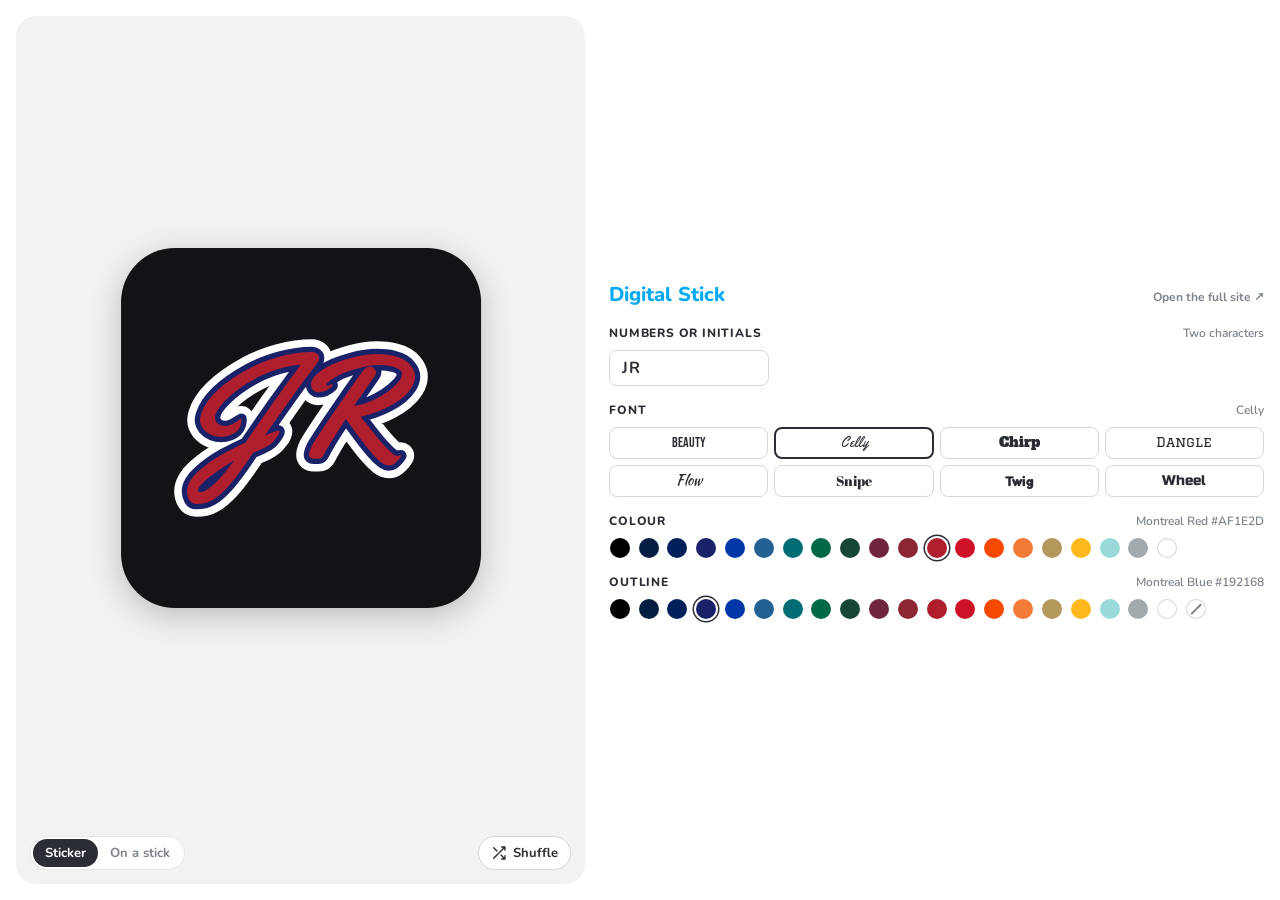
==== embed.html @ f8874da1 "Add an embeddable customizer for Notion and portfolios embed.html is a compact, self-contained versi" ====
<!doctype html>
<html lang="en">
<head>
  <meta charset="utf-8">
  <meta name="viewport" content="width=device-width, initial-scale=1">
  <title>Digital Stick Customizer</title>
  <meta name="description" content="Design a two-character hockey stick sticker. An interactive demo of the Digital Stick customizer.">
  <link rel="preconnect" href="https://fonts.googleapis.com">
  <link rel="preconnect" href="https://fonts.gstatic.com" crossorigin>
  <link rel="stylesheet" href="https://fonts.googleapis.com/css2?family=Nunito:wght@400;600;700;800&family=Bebas+Neue&family=Yellowtail&family=Alfa+Slab+One&family=Graduate&family=Kaushan+Script&family=Abril+Fatface&family=Fredoka:wght@700&family=Russo+One&display=swap">
  <style>
    /* Compact two-column widget sized for a Notion embed block; stacks below 560px. */
    :root {
      color-scheme: light;
      --bg: #ffffff;
      --panel: #f1f2f4;
      --ink: #2a2d33;
      --muted: #7d838c;
      --line: #e3e6ea;
      --field: #d4d7dc;
      --brand: #00a9f4;
      --ring: #2a2d33;
      --chip-bg: #ffffff;
      --swatch-edge: rgba(0, 0, 0, 0);
      --font-ui: "Nunito", system-ui, -apple-system, "Segoe UI", sans-serif;
    }
    @media (prefers-color-scheme: dark) {
      :root:not([data-theme="light"]) {
        color-scheme: dark;
        --bg: #191a1c;
        --panel: #232528;
        --ink: #eceef1;
        --muted: #9aa0a8;
        --line: #303338;
        --field: #3a3e44;
        --brand: #33baf6;
        --ring: #eceef1;
        --chip-bg: #1f2124;
        --swatch-edge: rgba(255, 255, 255, 0.16);
      }
    }
    :root[data-theme="dark"] {
      color-scheme: dark;
      --bg: #191a1c;
      --panel: #232528;
      --ink: #eceef1;
      --muted: #9aa0a8;
      --line: #303338;
      --field: #3a3e44;
      --brand: #33baf6;
      --ring: #eceef1;
      --chip-bg: #1f2124;
      --swatch-edge: rgba(255, 255, 255, 0.16);
    }

    *, *::before, *::after { box-sizing: border-box; }
    html, body { height: 100%; }
    body {
      margin: 0;
      background: var(--bg);
      color: var(--ink);
      font-family: var(--font-ui);
      font-size: 14px;
      line-height: 1.4;
    }
    button { font: inherit; color: inherit; }

    .widget {
      display: grid;
      grid-template-columns: minmax(0, 1fr) minmax(0, 1.15fr);
      gap: 24px;
      min-height: 100%;
      padding: 16px;
      align-items: center;
    }

    /* Preview */
    .stage {
      position: relative;
      display: flex;
      flex-direction: column;
      gap: 10px;
      height: 100%;
      min-height: 300px;
      padding: 14px;
      border-radius: 20px;
      background: var(--panel);
    }
    .view {
      flex: 1;
      display: grid;
      place-items: center;
      min-height: 0;
    }
    .view > svg { display: block; width: 100%; height: 100%; max-height: 360px; }
    .view.sticker-view { padding: 12% 16%; }
    .view.sticker-view > svg { filter: drop-shadow(0 8px 16px rgba(0, 0, 0, 0.22)); }
    .view.stick-view { border-radius: 12px; overflow: hidden; }
    .empty { color: var(--muted); font-weight: 700; }

    .stage-bar { display: flex; align-items: center; justify-content: space-between; gap: 8px; }
    .toggle {
      display: inline-flex;
      padding: 3px;
      border-radius: 999px;
      background: var(--bg);
      box-shadow: inset 0 0 0 1px var(--line);
    }
    .toggle button {
      height: 28px;
      padding: 0 12px;
      border: 0;
      border-radius: 999px;
      background: none;
      color: var(--muted);
      font-size: 13px;
      font-weight: 700;
      cursor: pointer;
    }
    .toggle button[aria-pressed="true"] { background: var(--ink); color: var(--bg); }
    .shuffle {
      display: inline-flex;
      align-items: center;
      gap: 6px;
      height: 34px;
      padding: 0 12px;
      border: 1px solid var(--field);
      border-radius: 999px;
      background: var(--bg);
      font-size: 13px;
      font-weight: 700;
      cursor: pointer;
    }
    .shuffle svg { width: 16px; height: 16px; fill: none; stroke: currentColor; stroke-width: 2; stroke-linecap: round; stroke-linejoin: round; }
    .shuffle:hover { border-color: var(--muted); }

    /* Controls */
    .controls { display: flex; flex-direction: column; gap: 16px; min-width: 0; }
    .brand-row { display: flex; align-items: baseline; justify-content: space-between; gap: 12px; }
    .brand { margin: 0; color: var(--brand); font-size: 20px; font-weight: 800; }
    .brand-row a { color: var(--muted); font-size: 12px; font-weight: 700; text-decoration: none; white-space: nowrap; }
    .brand-row a:hover { color: var(--ink); }

    .group { display: flex; flex-direction: column; gap: 8px; }
    .label {
      display: flex;
      justify-content: space-between;
      gap: 8px;
      margin: 0;
      font-size: 12px;
      font-weight: 800;
      letter-spacing: 0.8px;
      text-transform: uppercase;
    }
    .label span { color: var(--muted); font-weight: 600; letter-spacing: 0; text-transform: none; white-space: nowrap; overflow: hidden; text-overflow: ellipsis; }

    .text-input {
      width: 100%;
      max-width: 160px;
      height: 36px;
      padding: 0 12px;
      border: 1px solid var(--field);
      border-radius: 8px;
      background: var(--chip-bg);
      color: var(--ink);
      font: inherit;
      font-size: 16px;
      font-weight: 700;
      letter-spacing: 1px;
      text-transform: uppercase;
    }
    .text-input:focus { outline: 2px solid var(--brand); outline-offset: 1px; border-color: transparent; }

    .fonts { display: grid; grid-template-columns: repeat(4, minmax(0, 1fr)); gap: 6px; }
    .font-btn {
      height: 32px;
      padding: 0 4px;
      border: 1px solid var(--field);
      border-radius: 8px;
      background: var(--chip-bg);
      font-size: 14px;
      white-space: nowrap;
      overflow: hidden;
      cursor: pointer;
    }
    .font-btn:hover { border-color: var(--muted); }
    .font-btn[aria-checked="true"] { border: 2px solid var(--ring); }

    .swatches { display: grid; grid-template-columns: repeat(auto-fill, minmax(20px, 1fr)); gap: 8px; justify-items: center; }
    .swatch {
      width: 20px;
      height: 20px;
      padding: 0;
      border: 0;
      border-radius: 50%;
      background: var(--c);
      box-shadow: inset 0 0 0 1px var(--swatch-edge);
      cursor: pointer;
      position: relative;
    }
    .swatch.light { box-shadow: inset 0 0 0 1px var(--field); }
    .swatch:hover { transform: scale(1.12); }
    .swatch[aria-checked="true"] { box-shadow: inset 0 0 0 1px var(--swatch-edge), 0 0 0 2px var(--bg), 0 0 0 3.5px var(--ring); }
    .swatch.none { background: var(--chip-bg); box-shadow: inset 0 0 0 1px var(--field); }
    .swatch.none::after {
      content: "";
      position: absolute;
      left: 50%;
      top: 50%;
      width: 70%;
      height: 1.5px;
      background: var(--muted);
      transform: translate(-50%, -50%) rotate(-45deg);
    }
    .swatch.none[aria-checked="true"] { box-shadow: inset 0 0 0 1px var(--field), 0 0 0 2px var(--bg), 0 0 0 3.5px var(--ring); }

    :focus-visible { outline: 2px solid var(--brand); outline-offset: 2px; }

    @media (max-width: 559px) {
      .widget { grid-template-columns: 1fr; gap: 16px; align-items: start; }
      .stage { min-height: 0; height: auto; }
      .view { height: 220px; flex: none; }
      .view.sticker-view { padding: 16px 0; }
    }
    @media (prefers-reduced-motion: reduce) {
      .swatch:hover { transform: none; }
    }
  </style>
</head>
<body>
  <main class="widget">
    <section class="stage" aria-label="Preview">
      <div class="view sticker-view" id="view" role="img" aria-label="Sticker preview"></div>
      <div class="stage-bar">
        <div class="toggle" role="group" aria-label="Preview style">
          <button type="button" id="showSticker" aria-pressed="true">Sticker</button>
          <button type="button" id="showStick" aria-pressed="false">On a stick</button>
        </div>
        <button class="shuffle" type="button" id="shuffle">
          <svg viewBox="0 0 24 24" aria-hidden="true"><path d="M16 3h5v5M4 20 21 3M21 16v5h-5M15 15l6 6M4 4l5 5"/></svg>
          Shuffle
        </button>
      </div>
    </section>

    <section class="controls" aria-label="Customize">
      <div class="brand-row">
        <p class="brand">Digital Stick</p>
        <a href="./" target="_blank" rel="noopener">Open the full site ↗</a>
      </div>

      <div class="group">
        <label class="label" for="text">Numbers or initials <span>Two characters</span></label>
        <input class="text-input" id="text" type="text" maxlength="2" autocomplete="off" autocapitalize="characters" spellcheck="false">
      </div>

      <div class="group">
        <p class="label" id="fontLabel">Font <span id="fontName"></span></p>
        <div class="fonts" id="fonts" role="radiogroup" aria-labelledby="fontLabel"></div>
      </div>

      <div class="group">
        <p class="label" id="fillLabel">Colour <span id="fillName"></span></p>
        <div class="swatches" id="fill" role="radiogroup" aria-labelledby="fillLabel"></div>
      </div>

      <div class="group">
        <p class="label" id="outlineLabel">Outline <span id="outlineName"></span></p>
        <div class="swatches" id="outline" role="radiogroup" aria-labelledby="outlineLabel"></div>
      </div>
    </section>
  </main>

  <script src="sticker.js"></script>
  <script src="embed.js"></script>
</body>
</html>
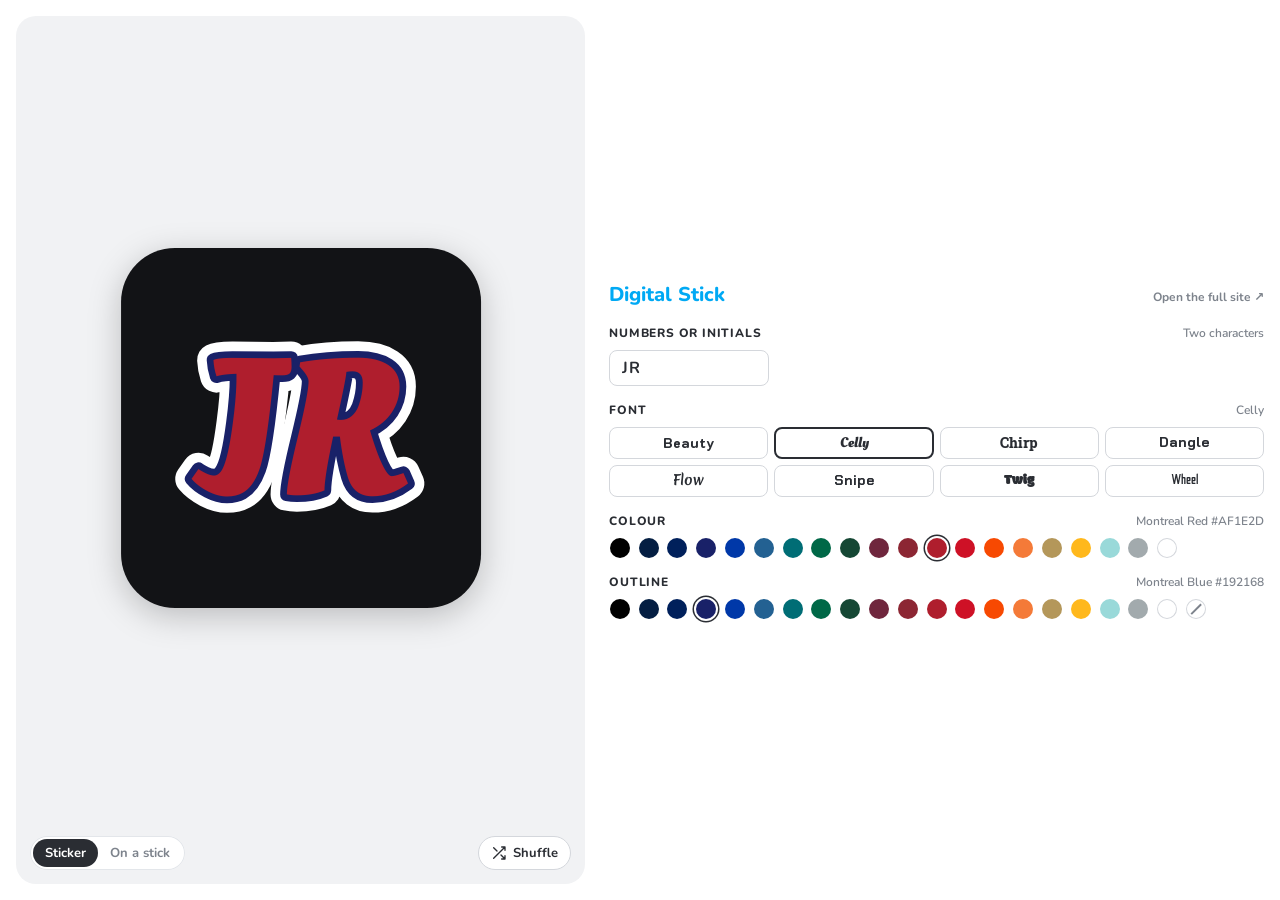
==== commit f991f5a2: "Use the original Digital Stick fonts for the sticker styles Beauty K2D, Celly Oleo Script, Chirp Rob" ====
--- a/embed.html
+++ b/embed.html
@@ -7,7 +7,7 @@
   <meta name="description" content="Design a two-character hockey stick sticker. An interactive demo of the Digital Stick customizer.">
   <link rel="preconnect" href="https://fonts.googleapis.com">
   <link rel="preconnect" href="https://fonts.gstatic.com" crossorigin>
-  <link rel="stylesheet" href="https://fonts.googleapis.com/css2?family=Nunito:wght@400;600;700;800&family=Bebas+Neue&family=Yellowtail&family=Alfa+Slab+One&family=Graduate&family=Kaushan+Script&family=Abril+Fatface&family=Fredoka:wght@700&family=Russo+One&display=swap">
+  <link rel="stylesheet" href="https://fonts.googleapis.com/css2?family=Nunito:wght@400;600;700;800&family=Bai+Jamjuree:wght@700&family=Chakra+Petch:wght@700&family=K2D:wght@800&family=Merienda:wght@700&family=Modak&family=Odibee+Sans&family=Oleo+Script:wght@700&family=Roboto+Slab:wght@800&display=swap">
   <style>
     /* Compact two-column widget sized for a Notion embed block; stacks below 560px. */
     :root {
